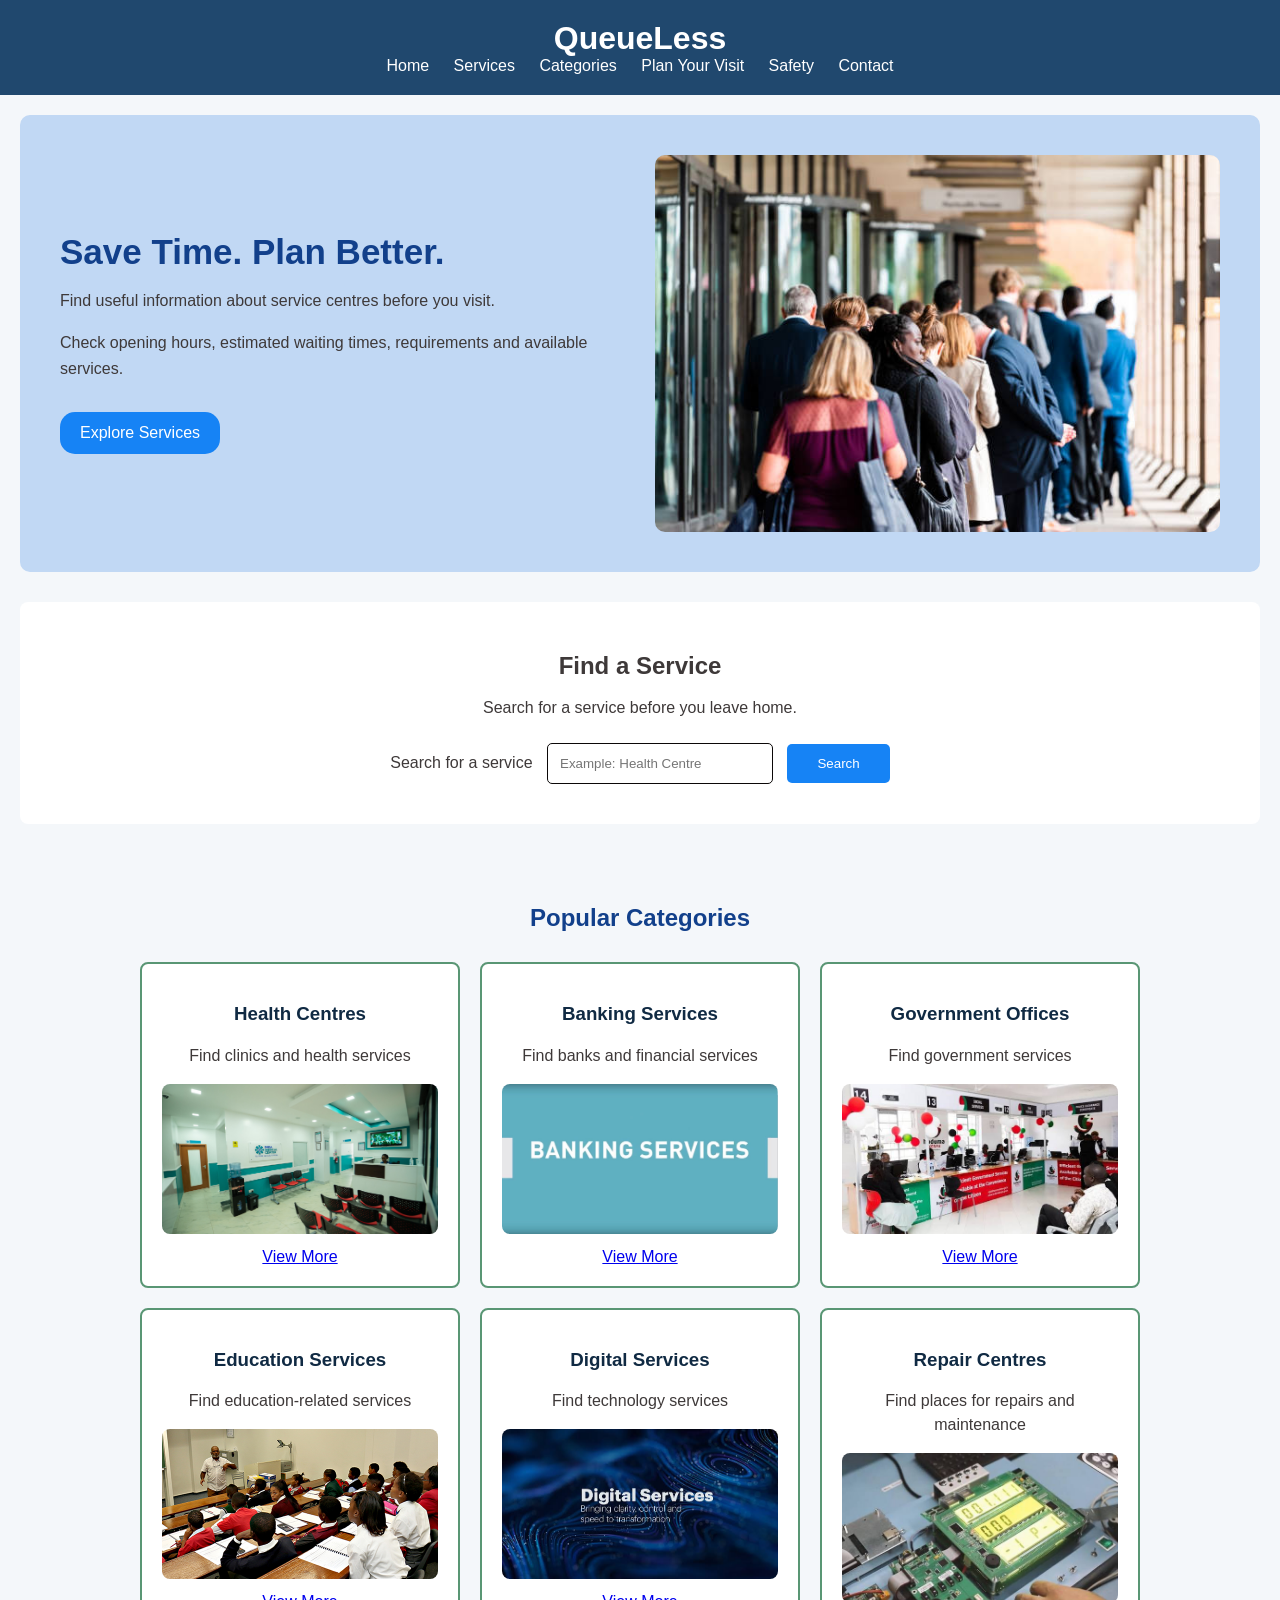
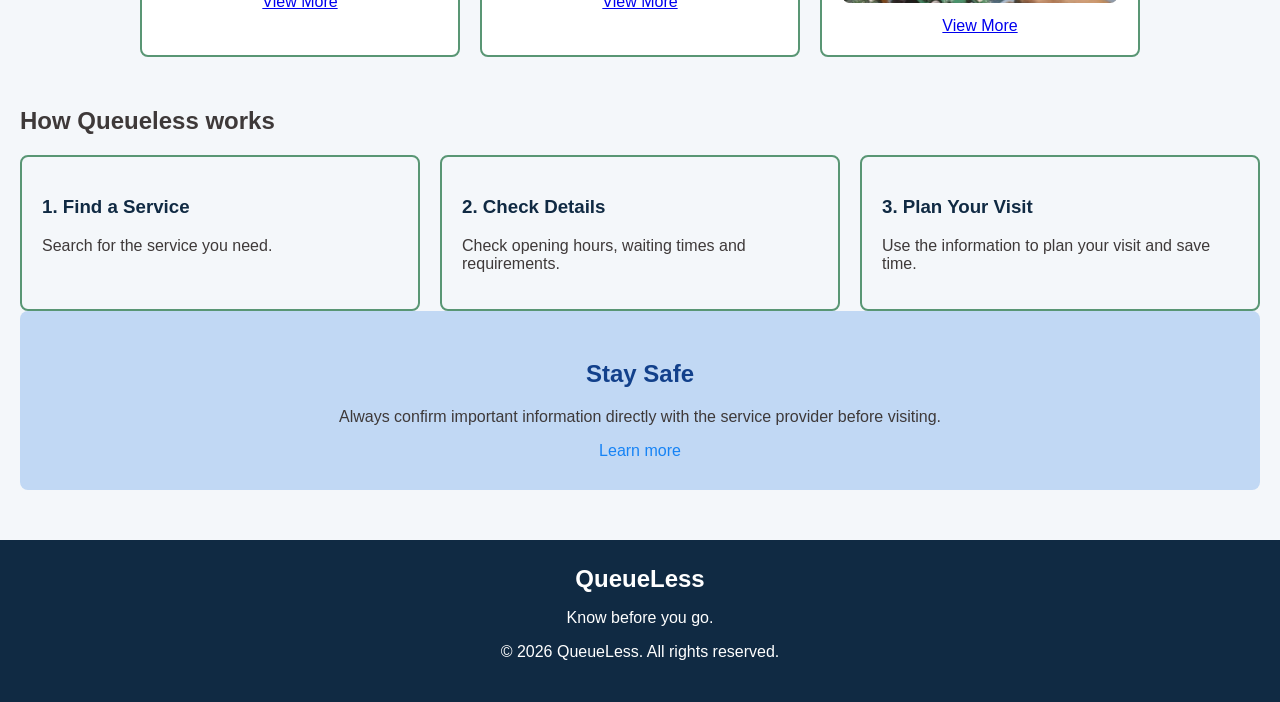
==== homepage/index.html @ a0f5db35 "Add digital service image and repair center image on the home page" ====
<!DOCTYPE html>
<html lang="en">

<head>
    <meta charset="UTF-8">
    <meta name="viewport" content="width=device-width, initial-scale=1.0">
    <title>Queueless homepage</title>
    <link rel="stylesheet" href="style.css">
</head>

<body>
    <header>
        <h1>QueueLess</h1>
        <nav>
            <a href="index.html">Home</a>
            <a href="services.html">Services</a>
            <a href="categories.html">Categories</a>
            <a href="plan-visit.html">Plan Your Visit</a>
            <a href="safety.html">Safety</a>
            <a href="contact.html">Contact</a>
        </nav>
    </header>

    <main>
        <section id="hero">
            <div class="hero-text">
            <h2>Save Time. Plan Better.</h2>
            <p> Find useful information about service centres before you visit. </p>
            <p> Check opening hours, estimated waiting times, requirements and available services. </p>
            <a href="services.html">Explore Services</a>
            </div>

            <div class="hero-image">
                <img src="images/queueless 1.jpg" alt="visitors in a long queue waiting to be served">
            </div>
        </section>

        <section id="search">
            <h2>Find a Service</h2>
            <p> Search for a service before you leave home. </p>
            <form>
                <label for="service-search"> Search for a service </label>
                <input type="text" id="service-search" placeholder="Example: Health Centre">
                <button type="submit">Search</button>
            </form>
        </section>

        <!-- POPULAR CATEGORIES -->
        <section id="categories">

            <h2>Popular Categories</h2>

            <div class="category-container">

                <div class="category-card">
                    <h3>Health Centres</h3>
                    <p>Find clinics and health services</p>
                    <img src="images/queueless 3.jpg" alt="health centre">
                    <a href="categories.html">View More</a>
                </div>

                <div class="category-card">
                    <h3>Banking Services</h3>
                    <p>Find banks and financial services</p>
                    <img src="images/queueless 4.jpg" alt="bankig services">
                    <a href="categories.html">View More</a>
                </div>

                <div class="category-card">
                    <h3>Government Offices</h3>
                    <p>Find government services</p>
                    <img src="images/queueless 5.jpg" alt="government offices">
                    <a href="categories.html">View More</a>
                </div>

                <div class="category-card">
                    <h3>Education Services</h3>
                    <p>Find education-related services</p>
                    <img src="images/queueless 6.jpg" alt="education services">
                    <a href="categories.html">View More</a>
                </div>

                <div class="category-card">
                    <h3>Digital Services</h3>
                    <p>Find technology services</p>
                    <img src="images/queueless 7.jpg" alt="digital services">
                    <a href="categories.html">View More</a>
                </div>

                <div class="category-card">
                    <h3>Repair Centres</h3>
                    <p>Find places for repairs and maintenance</p>
                    <img src="images/queueless 8.jpg" alt="repair centres">
                    <a href="categories.html">View More</a>
                </div>

            </div>

        </section>

        <section id="How-it-works">
            <h2>How Queueless works</h2>
            <div class="steps">

                <div class="step">
                    <h3>1. Find a Service</h3>
                    <p> Search for the service you need.</p>
                </div>

                <div class="step">
                    <h3>2. Check Details</h3>
                    <p> Check opening hours, waiting times and requirements. </p>
                </div>

                <div class="step">
                    <h3>3. Plan Your Visit</h3>
                    <p> Use the information to plan your visit and save time. </p>
                </div>
            </div>
        </section>

        <section id="safety">
            <h2>Stay Safe</h2>
            <p>Always confirm important information directly with the service provider before visiting.</p>
            <a href="Safety.html">Learn more</a>
        </section>
    </main>

    <footer>
        <h2>QueueLess</h2>
        <p> Know before you go. </p>
        <p> &copy; 2026 QueueLess. All rights reserved. </p>
    </footer>
</body>

</html>
---- homepage/style.css ----
body {
    font-family: Arial, Helvetica, sans-serif;
    margin: 0;
    padding: 0%;
    background-color: #f4f7fa;
    color: #3e3939;
}

/* header */

header {
    background-color: #20486e;
    color: white;
    padding: 20px;
    text-align: center;
}

header h1 {
    margin: 0 15px;
}

nav a {
    color: white;
    text-decoration: none;
    margin: 0 10px;
}

nav a:hover {
    color: #1683f5;
}

/* main */

main {
    padding: 20px;
}

/* hero section */

#hero {
    background-color: #c1d8f4;
    display: flex;
    align-items: center;
    justify-content: space-between;
    gap: 30px;
    padding: 40px;
    margin-top: 0;
    margin-bottom: 30px;
    border-radius: 10px;
}

/* hero text */

.hero-text {
    flex: 1;
}

#hero h2 {
    font-size: 35px;
    color: #12408b;
    margin-top: 0;
    margin-bottom: 15px;
}

#hero p {
    font-size: 16px;
    line-height: 1.6;
}

/* hero button */

#hero a {
    display: inline-block;
    background-color: #1683f5;
    color: white;
    text-decoration: none;
    padding: 12px 20px;
    margin-top: 15px;
    border-radius: 15px;
}

#hero a:hover {
    background-color: #102a43;
}

/* hero image */

.hero-image {
    flex: 1;
}

.hero-image img {
    width: 100%;
    height: auto;
    display: block;
    border-radius: 10px;
}

/* search section */

#search {
    background-color: white;
    padding: 30px;
    margin-bottom: 30px;
    text-align: center;
    border-radius: 8px;
}

#search input {
    padding: 12px;
    width: 200px;
    margin: 10px;
    border: 1px solid #0b0808;
    border-radius: 5px;
}

#search button {
    padding: 12px 30px;
    background-color: #1683f5;
    color: white;
    border: none;
    border-radius: 5px;
    cursor: pointer;
}

#search button:hover {
    background-color: #102a43;
}

/* popular categories */

#categories {
    text-align: center;
    padding: 30px;
}

#categories h2 {
    color: #12408b;
    margin-bottom: 30px;
}

.category-container {
    display: grid;
    grid-template-columns: repeat(3, 1fr);
    gap: 20px;
    max-width: 1000px;
    margin: auto;
}

.category-card {
    background-color: white;
    border: 2px solid #599674;
    padding: 20px;
    border-radius: 8px;
}
.category-card img {
    width: 100%;
    height: 150px;
    object-fit: cover;
    border-radius: 8px;
    margin-bottom: 10px;
}

.category-card h3 {
    color: #102a43;
}

.category-card p {
    line-height: 1.5;
}

.category-card a:hover {
    text-decoration: none;
    color: #1683f5;
}

.category-card:hover {
    transform: translateY(-5px);
}

/* how it works */

#how-it-works {
    background-color: white;
    padding: 30px;
    text-align: center;
    margin-bottom: 30px;
    border-radius: 8px;
}

#how-it-works h2 {
    color: #12408b;
}

.steps {
    display: flex;
    justify-content: space-around;
    gap: 20px;
}

.step {
    background-color: #f4f7fa;
    padding: 20px;
    flex: 1;
    border-radius: 8px;
    border: 2px solid #599674;
}

.step h3 {
    color: #102a43;
}

/* safety section */
#safety {
    background-color: #c1d8f4;
    padding: 30px;
    text-align: center;
    margin-bottom: 30px;
    border-radius: 8px;
}

#safety h2 {
    color: #12408b;
}

#safety a {
    color: #1683f5;
    text-decoration: none;
}

#safety a:hover {
    text-decoration: underline;
}

/* footer */
footer {
    background-color: #102a43;
    color: white;
    text-align: center;
    padding: 25px;
}

footer h2 {
    margin: 0;
}

/* mobile responsiveness */
@media (max-width: 768px) {
    nav a {
        display: block;
        margin: 10px 0;
    }

    /* Stack hero text and image on mobile */
    #hero {
        flex-direction: column;
        padding: 20px;
    }

    #hero h2 {
        font-size: 30px;
    }

    .hero-text,
    .hero-image {
        width: 100%;
    }

    #search input {
        width: 80%;
    }

    .category-container {
        grid-template-columns: 1fr;
    }

    .steps {
        flex-direction: column;
    }
}
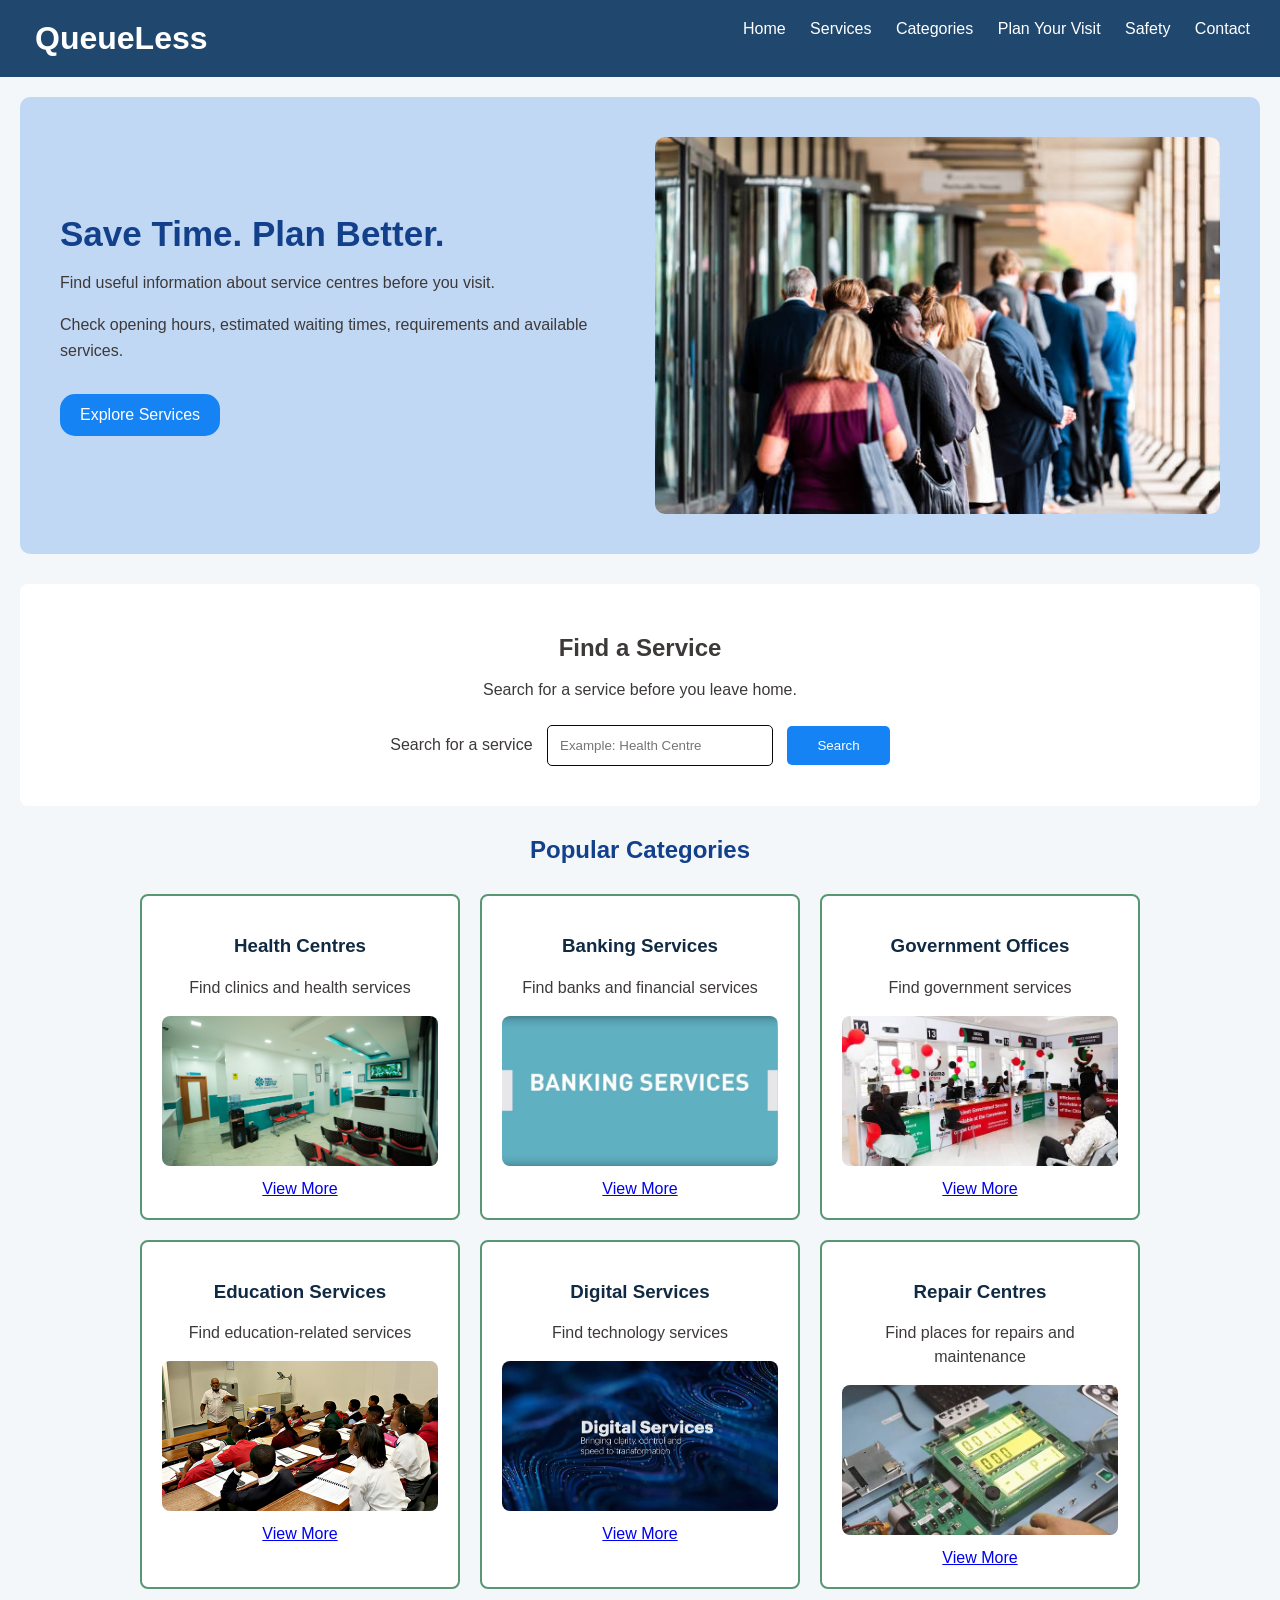
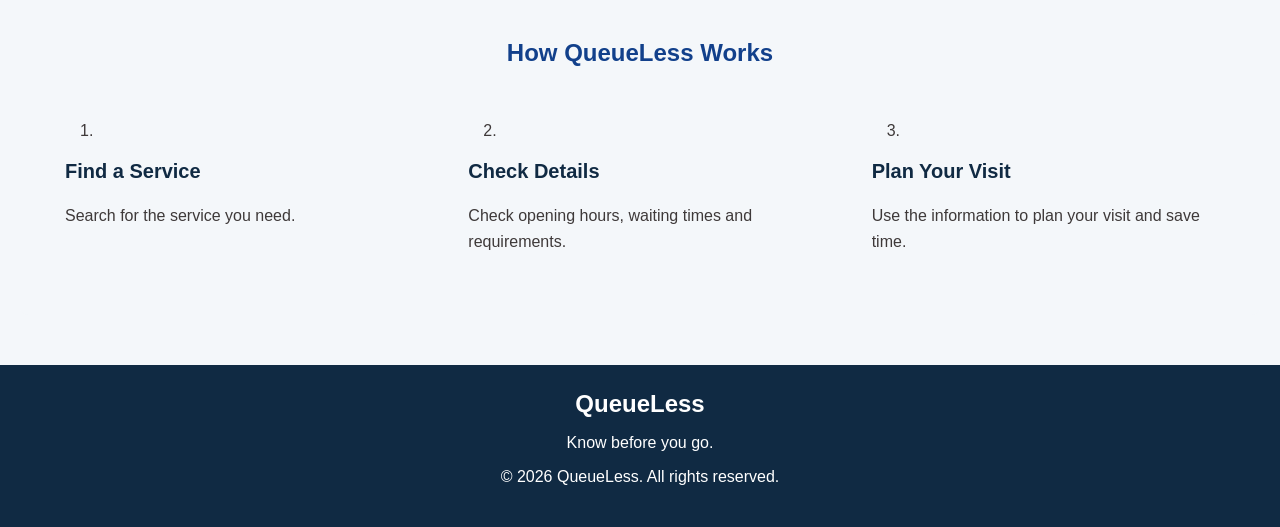
==== commit 5fdf67bc: "Replace the how it works cards with numbers" ====
--- a/homepage/index.html
+++ b/homepage/index.html
@@ -98,32 +98,32 @@
 
         </section>
 
-        <section id="How-it-works">
-            <h2>How Queueless works</h2>
-            <div class="steps">
+       
+<section id="how-it-works">
+    <h2>How QueueLess Works</h2>
 
-                <div class="step">
-                    <h3>1. Find a Service</h3>
-                    <p> Search for the service you need.</p>
-                </div>
+    <div class="steps">
 
-                <div class="step">
-                    <h3>2. Check Details</h3>
-                    <p> Check opening hours, waiting times and requirements. </p>
-                </div>
+        <div class="step">
+            <span class="step">1.</span>
+            <h3>Find a Service</h3>
+            <p>Search for the service you need.</p>
+        </div>
 
-                <div class="step">
-                    <h3>3. Plan Your Visit</h3>
-                    <p> Use the information to plan your visit and save time. </p>
-                </div>
-            </div>
-        </section>
+        <div class="step">
+            <span class="step">2.</span>
+            <h3>Check Details</h3>
+            <p>Check opening hours, waiting times and requirements.</p>
+        </div>
 
-        <section id="safety">
-            <h2>Stay Safe</h2>
-            <p>Always confirm important information directly with the service provider before visiting.</p>
-            <a href="Safety.html">Learn more</a>
-        </section>
+        <div class="step">
+            <span class="step">3.</span>
+            <h3>Plan Your Visit</h3>
+            <p>Use the information to plan your visit and save time.</p>
+        </div>
+
+    </div>
+</section>
     </main>
 
     <footer>
--- a/homepage/style.css
+++ b/homepage/style.css
@@ -13,6 +13,8 @@
     color: white;
     padding: 20px;
     text-align: center;
+    display: flex;
+    justify-content: space-between;
 }
 
 header h1 {
@@ -131,7 +133,7 @@
 
 #categories {
     text-align: center;
-    padding: 30px;
+    padding: 0;
 }
 
 #categories h2 {
@@ -153,6 +155,7 @@
     padding: 20px;
     border-radius: 8px;
 }
+
 .category-card img {
     width: 100%;
     height: 150px;
@@ -181,46 +184,80 @@
 /* how it works */
 
 #how-it-works {
-    background-color: white;
+    background-color: #f4f7fa;
     padding: 30px;
-    text-align: center;
     margin-bottom: 30px;
     border-radius: 8px;
 }
 
 #how-it-works h2 {
     color: #12408b;
-}
+    text-align: center;
+    margin-bottom: 40px;
+}
+
+/* arrange steps in three columns */
 
 .steps {
     display: flex;
-    justify-content: space-around;
-    gap: 20px;
-}
+    justify-content: space-between;
+    gap: 30px;
+}
+
+
 
 .step {
-    background-color: #f4f7fa;
-    padding: 20px;
     flex: 1;
-    border-radius: 8px;
-    border: 2px solid #599674;
-}
+    padding: 15px;
+}
+
+/* large step numbers */
+
+.step-number {
+    display: block;
+    font-size: 50px;
+    font-weight: bold;
+    color: #599674;
+    margin-bottom: 10px;
+}
+
+/* line under each number */
+
+.step-number::after {
+    content: "";
+    display: block;
+    width: 40px;
+    height: 3px;
+    background-color: #599674;
+    margin-top: 10px;
+}
+
+/* step headings */
 
 .step h3 {
     color: #102a43;
+    font-size: 20px;
+}
+
+/* step descriptions */
+
+.step p {
+    line-height: 1.6;
 }
 
 /* safety section */
+
 #safety {
     background-color: #c1d8f4;
-    padding: 30px;
-    text-align: center;
-    margin-bottom: 30px;
+    padding: 20px;
+    text-align: center;
+    margin-bottom: 10px;
     border-radius: 8px;
 }
 
 #safety h2 {
     color: #12408b;
+    padding: 10px;
 }
 
 #safety a {
@@ -233,6 +270,7 @@
 }
 
 /* footer */
+
 footer {
     background-color: #102a43;
     color: white;
@@ -245,13 +283,16 @@
 }
 
 /* mobile responsiveness */
+
 @media (max-width: 768px) {
+
     nav a {
         display: block;
         margin: 10px 0;
     }
 
     /* Stack hero text and image on mobile */
+
     #hero {
         flex-direction: column;
         padding: 20px;
@@ -266,15 +307,33 @@
         width: 100%;
     }
 
+    /* Search input */
+
     #search input {
         width: 80%;
-    }
+        box-sizing: border-box;
+    }
+
+    /* Display one category per row */
 
     .category-container {
         grid-template-columns: 1fr;
     }
 
+    /* Stack steps vertically */
+
     .steps {
         flex-direction: column;
-    }
-}
+        gap: 15px;
+    }
+
+    .step {
+        padding: 10px 0;
+    }
+
+    /* Smaller numbers on mobile */
+
+    .step-number {
+        font-size: 40px;
+    }
+}
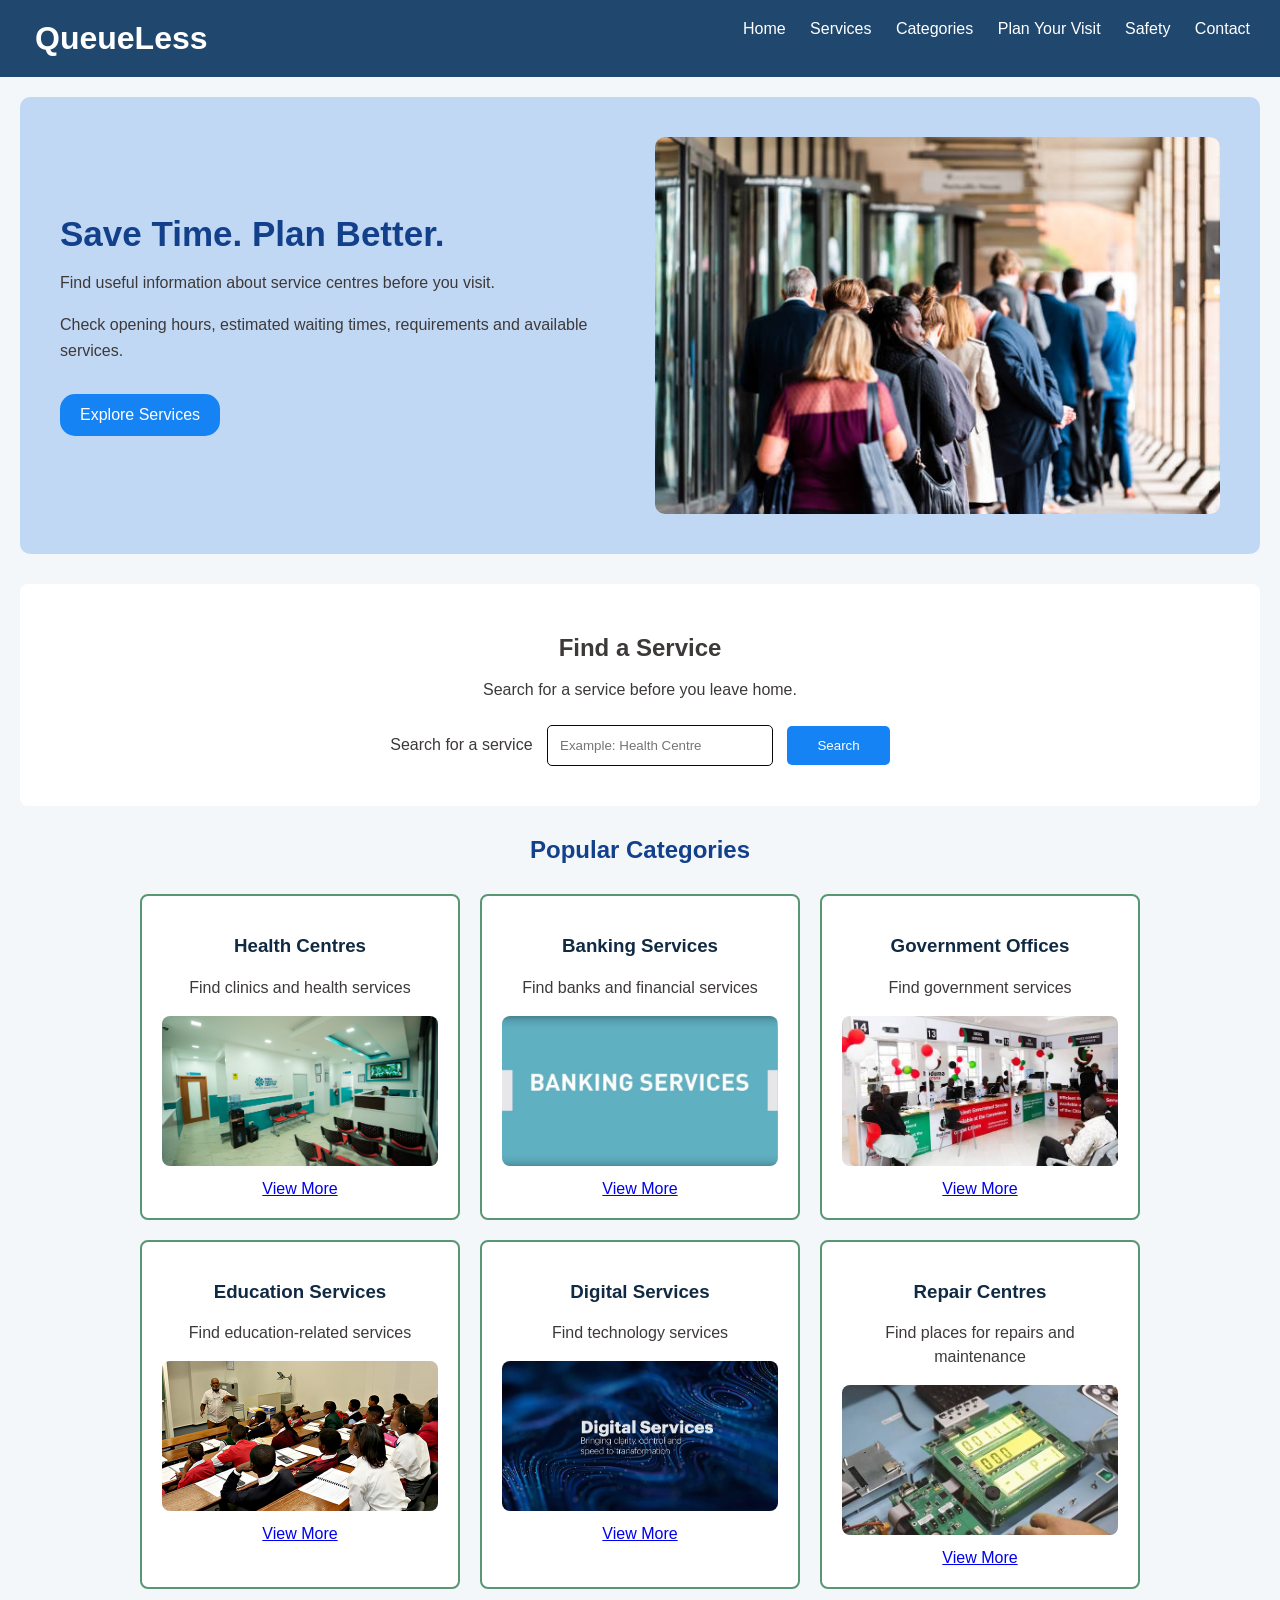
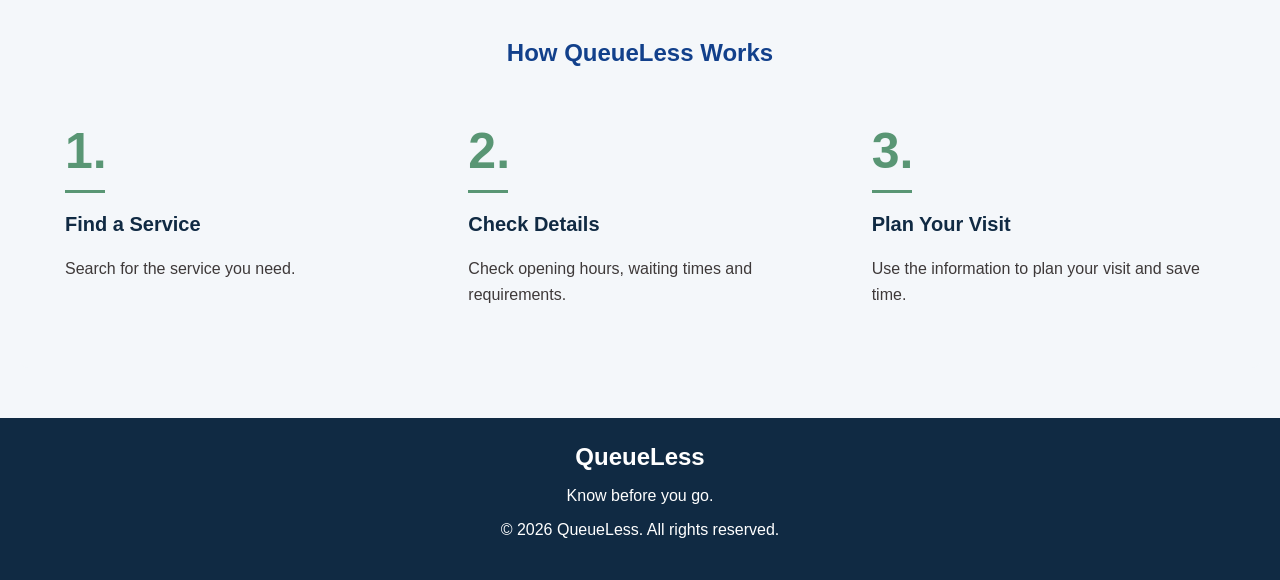
==== commit 087dccaa: "Change the how-it-works section display from cards to numbering to differ from popular categories" ====
--- a/homepage/index.html
+++ b/homepage/index.html
@@ -105,19 +105,19 @@
     <div class="steps">
 
         <div class="step">
-            <span class="step">1.</span>
+            <span class="step-number">1.</span>
             <h3>Find a Service</h3>
             <p>Search for the service you need.</p>
         </div>
 
         <div class="step">
-            <span class="step">2.</span>
+            <span class="step-number">2.</span>
             <h3>Check Details</h3>
             <p>Check opening hours, waiting times and requirements.</p>
         </div>
 
         <div class="step">
-            <span class="step">3.</span>
+            <span class="step-number">3.</span>
             <h3>Plan Your Visit</h3>
             <p>Use the information to plan your visit and save time.</p>
         </div>
--- a/homepage/style.css
+++ b/homepage/style.css
@@ -196,7 +196,6 @@
     margin-bottom: 40px;
 }
 
-/* arrange steps in three columns */
 
 .steps {
     display: flex;
@@ -211,7 +210,7 @@
     padding: 15px;
 }
 
-/* large step numbers */
+
 
 .step-number {
     display: block;
@@ -221,9 +220,7 @@
     margin-bottom: 10px;
 }
 
-/* line under each number */
-
-.step-number::after {
+.step-number:after {
     content: "";
     display: block;
     width: 40px;
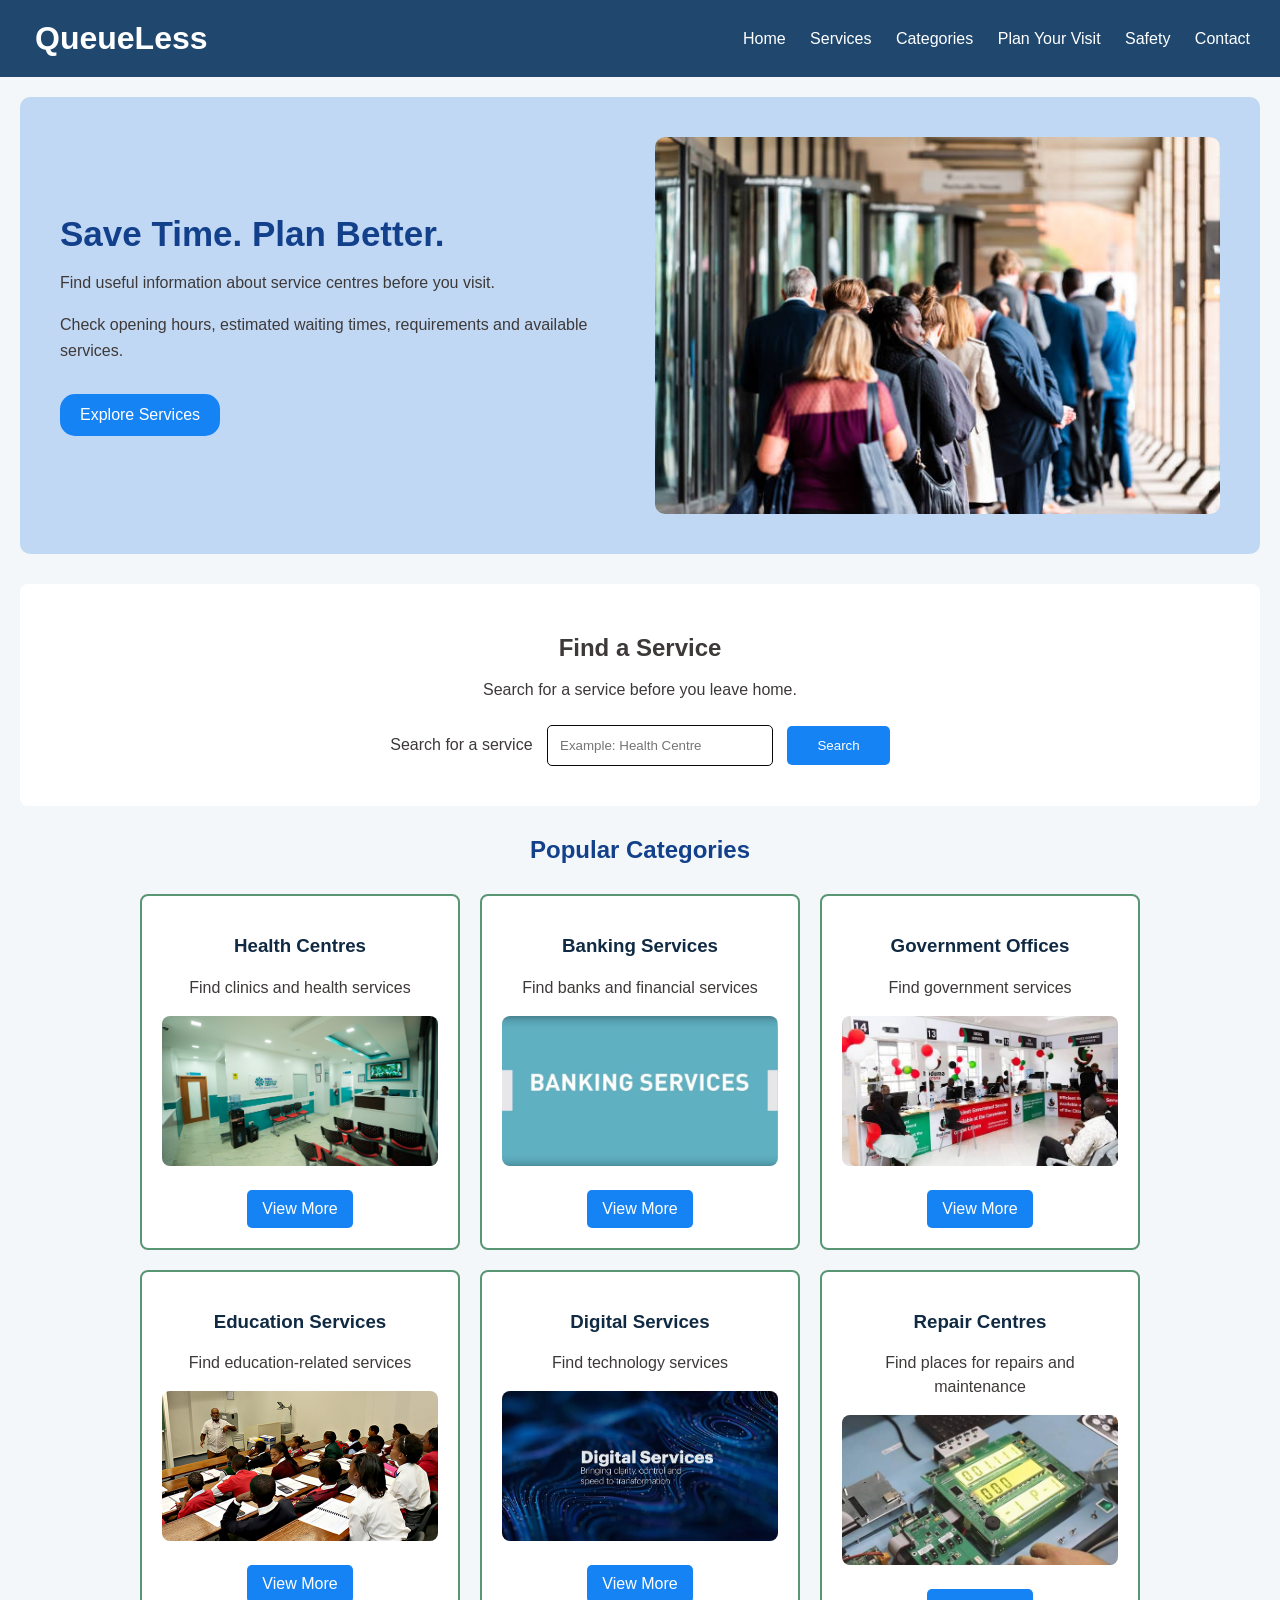
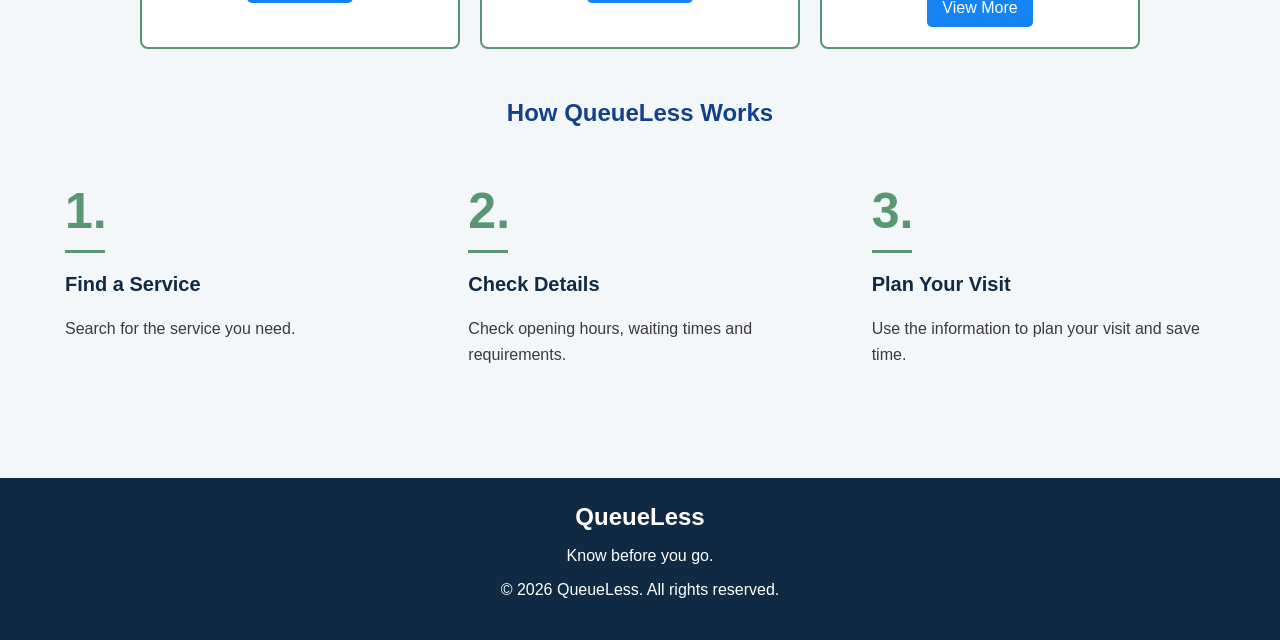
==== commit 4eba6aa9: "Add  details.html for my services details page" ====
--- a/homepage/index.html
+++ b/homepage/index.html
@@ -13,7 +13,7 @@
         <h1>QueueLess</h1>
         <nav>
             <a href="index.html">Home</a>
-            <a href="services.html">Services</a>
+            <a href="../servicespage/services.html">Services</a>
             <a href="categories.html">Categories</a>
             <a href="plan-visit.html">Plan Your Visit</a>
             <a href="safety.html">Safety</a>
@@ -27,7 +27,7 @@
             <h2>Save Time. Plan Better.</h2>
             <p> Find useful information about service centres before you visit. </p>
             <p> Check opening hours, estimated waiting times, requirements and available services. </p>
-            <a href="services.html">Explore Services</a>
+            <a href="../servicespage/services.html">Explore Services</a>
             </div>
 
             <div class="hero-image">
--- a/homepage/style.css
+++ b/homepage/style.css
@@ -15,6 +15,7 @@
     text-align: center;
     display: flex;
     justify-content: space-between;
+    align-items: center;
 }
 
 header h1 {
@@ -172,9 +173,18 @@
     line-height: 1.5;
 }
 
+.category-card a {
+    display: inline-block;
+    background-color: #1683f5;
+    color: white;
+    text-decoration: none;
+    padding: 10px 15px;
+    margin-top: 10px;
+    border-radius: 5px;
+}
+
 .category-card a:hover {
-    text-decoration: none;
-    color: #1683f5;
+    background-color: #102a43;
 }
 
 .category-card:hover {
@@ -288,8 +298,6 @@
         margin: 10px 0;
     }
 
-    /* Stack hero text and image on mobile */
-
     #hero {
         flex-direction: column;
         padding: 20px;
@@ -304,20 +312,14 @@
         width: 100%;
     }
 
-    /* Search input */
-
     #search input {
         width: 80%;
         box-sizing: border-box;
     }
 
-    /* Display one category per row */
-
     .category-container {
         grid-template-columns: 1fr;
     }
-
-    /* Stack steps vertically */
 
     .steps {
         flex-direction: column;
@@ -328,9 +330,7 @@
         padding: 10px 0;
     }
 
-    /* Smaller numbers on mobile */
-
     .step-number {
         font-size: 40px;
     }
-}
+}
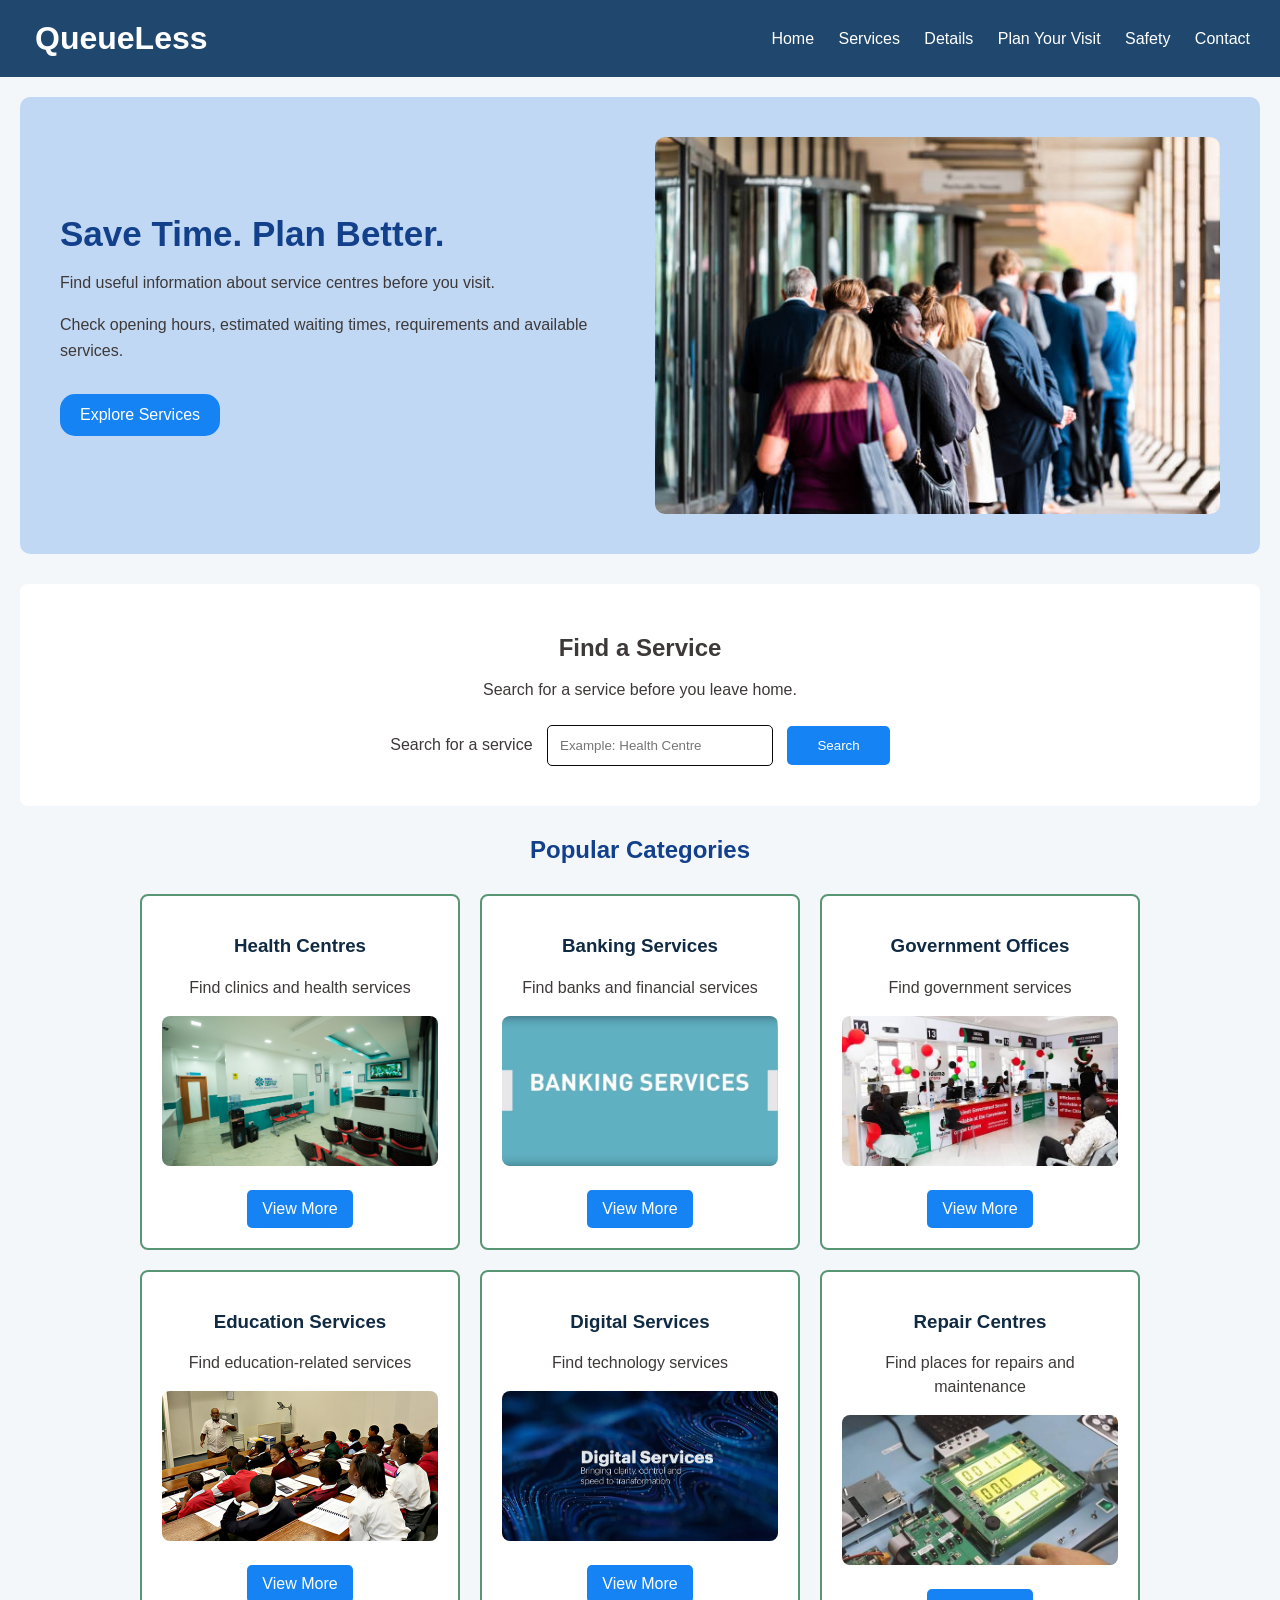
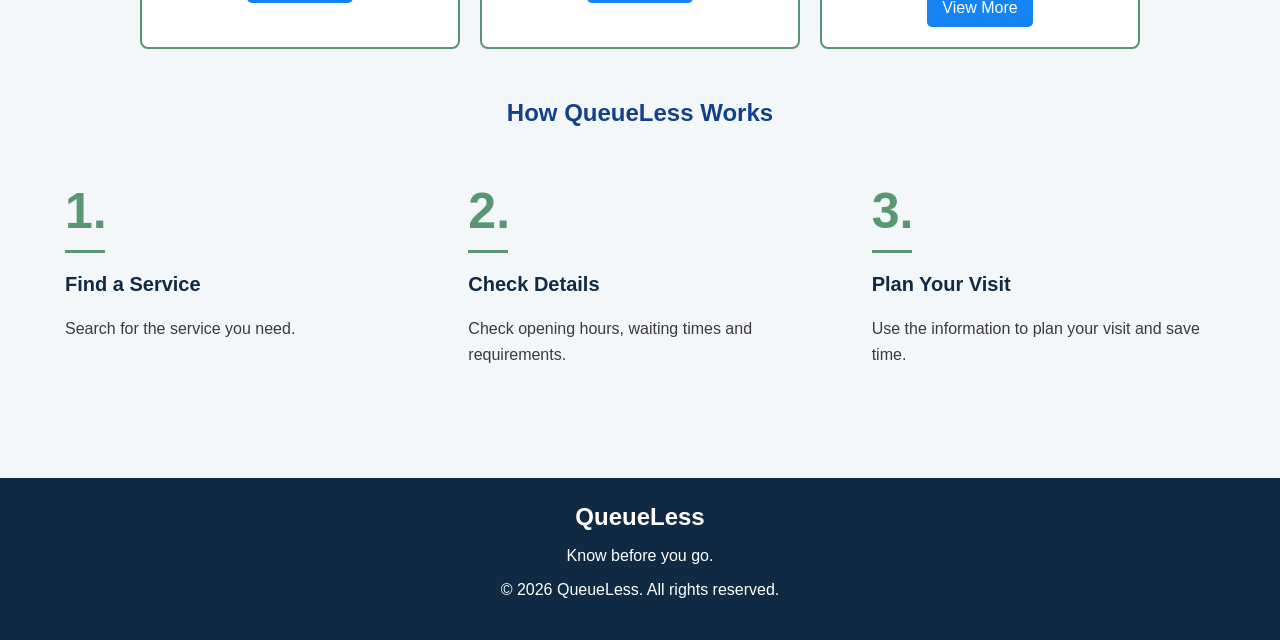
==== commit 4f57c052: "Add a details footer" ====
--- a/homepage/index.html
+++ b/homepage/index.html
@@ -12,9 +12,9 @@
     <header>
         <h1>QueueLess</h1>
         <nav>
-            <a href="index.html">Home</a>
+            <a href="../homepage/index.html">Home</a>
             <a href="../servicespage/services.html">Services</a>
-            <a href="categories.html">Categories</a>
+            <a href="../detailspage/details.html">Details</a>
             <a href="plan-visit.html">Plan Your Visit</a>
             <a href="safety.html">Safety</a>
             <a href="contact.html">Contact</a>
@@ -56,42 +56,42 @@
                     <h3>Health Centres</h3>
                     <p>Find clinics and health services</p>
                     <img src="images/queueless 3.jpg" alt="health centre">
-                    <a href="categories.html">View More</a>
+                    <a href="../servicespage/services.html">View More</a>
                 </div>
 
                 <div class="category-card">
                     <h3>Banking Services</h3>
                     <p>Find banks and financial services</p>
                     <img src="images/queueless 4.jpg" alt="bankig services">
-                    <a href="categories.html">View More</a>
+                     <a href="../servicespage/services.html">View More</a>
                 </div>
 
                 <div class="category-card">
                     <h3>Government Offices</h3>
                     <p>Find government services</p>
                     <img src="images/queueless 5.jpg" alt="government offices">
-                    <a href="categories.html">View More</a>
+                     <a href="../servicespage/services.html">View More</a>
                 </div>
 
                 <div class="category-card">
                     <h3>Education Services</h3>
                     <p>Find education-related services</p>
                     <img src="images/queueless 6.jpg" alt="education services">
-                    <a href="categories.html">View More</a>
+                    <a href="../servicespage/services.html">View More</a>
                 </div>
 
                 <div class="category-card">
                     <h3>Digital Services</h3>
                     <p>Find technology services</p>
                     <img src="images/queueless 7.jpg" alt="digital services">
-                    <a href="categories.html">View More</a>
+                    <a href="../servicespage/services.html">View More</a>
                 </div>
 
                 <div class="category-card">
                     <h3>Repair Centres</h3>
                     <p>Find places for repairs and maintenance</p>
                     <img src="images/queueless 8.jpg" alt="repair centres">
-                    <a href="categories.html">View More</a>
+                    <a href="../servicespage/services.html">View More</a>
                 </div>
 
             </div>
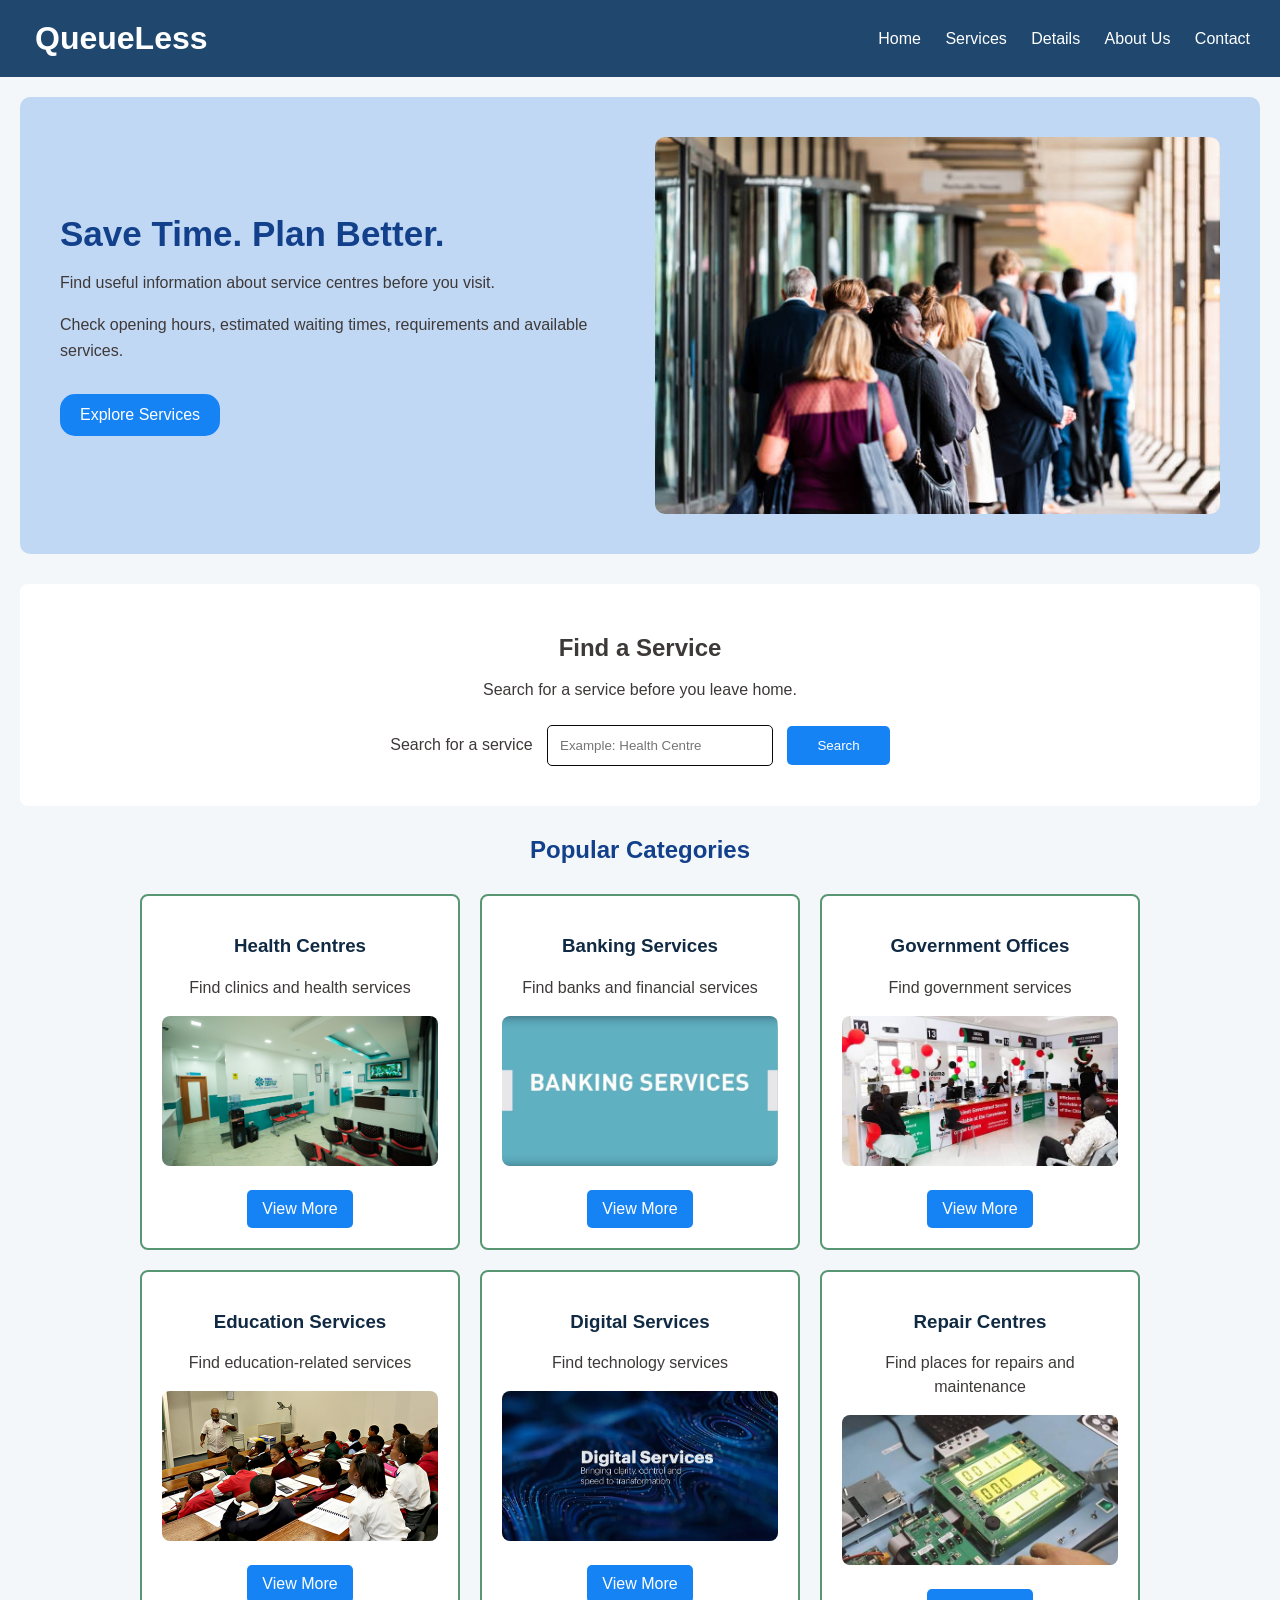
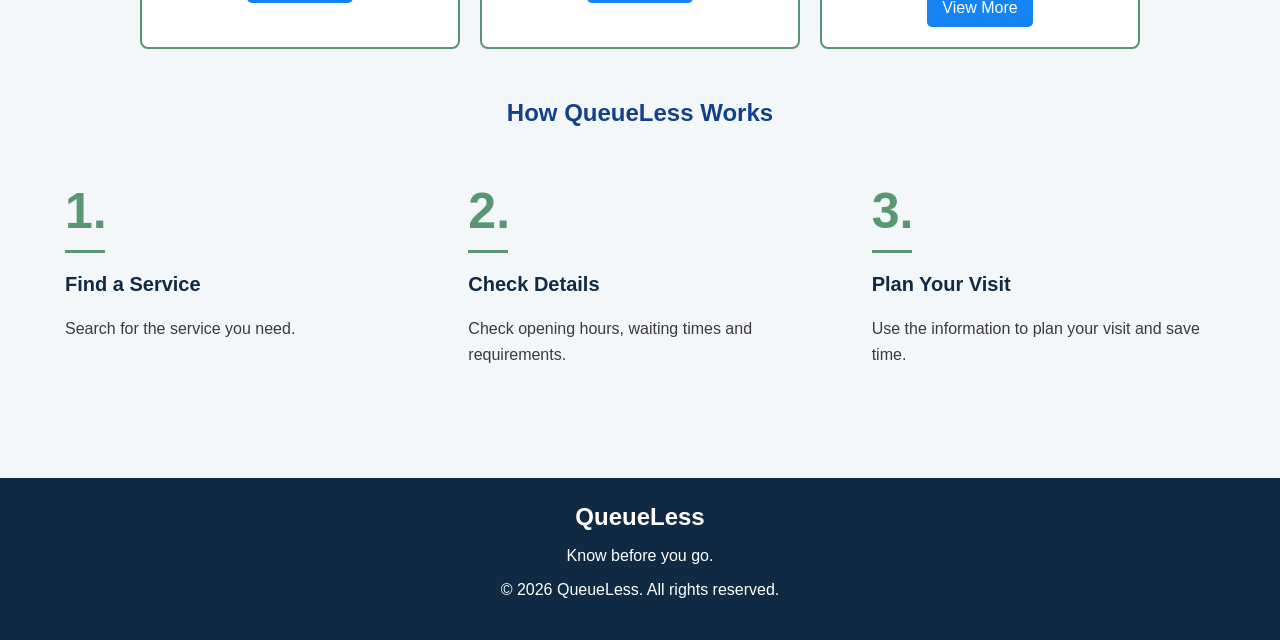
==== commit ecc15926: "Add a header section containing nav link for easy access of the website in the about us page" ====
--- a/homepage/index.html
+++ b/homepage/index.html
@@ -15,8 +15,7 @@
             <a href="../homepage/index.html">Home</a>
             <a href="../servicespage/services.html">Services</a>
             <a href="../detailspage/details.html">Details</a>
-            <a href="plan-visit.html">Plan Your Visit</a>
-            <a href="safety.html">Safety</a>
+             <a href="../aboutpage/about.html">About Us</a>
             <a href="contact.html">Contact</a>
         </nav>
     </header>
@@ -56,42 +55,42 @@
                     <h3>Health Centres</h3>
                     <p>Find clinics and health services</p>
                     <img src="images/queueless 3.jpg" alt="health centre">
-                    <a href="../servicespage/services.html">View More</a>
+                    <a href="../detailspage/details.html">View More</a>
                 </div>
 
                 <div class="category-card">
                     <h3>Banking Services</h3>
                     <p>Find banks and financial services</p>
                     <img src="images/queueless 4.jpg" alt="bankig services">
-                     <a href="../servicespage/services.html">View More</a>
+                    <a href="../detailspage/details.html">View More</a>
                 </div>
 
                 <div class="category-card">
                     <h3>Government Offices</h3>
                     <p>Find government services</p>
                     <img src="images/queueless 5.jpg" alt="government offices">
-                     <a href="../servicespage/services.html">View More</a>
+                     <a href="../detailspage/details.html">View More</a>
                 </div>
 
                 <div class="category-card">
                     <h3>Education Services</h3>
                     <p>Find education-related services</p>
                     <img src="images/queueless 6.jpg" alt="education services">
-                    <a href="../servicespage/services.html">View More</a>
+                    <a href="../detailspage/details.html">View More</a>
                 </div>
 
                 <div class="category-card">
                     <h3>Digital Services</h3>
                     <p>Find technology services</p>
                     <img src="images/queueless 7.jpg" alt="digital services">
-                    <a href="../servicespage/services.html">View More</a>
+                    <a href="../detailspage/details.html">View More</a>
                 </div>
 
                 <div class="category-card">
                     <h3>Repair Centres</h3>
                     <p>Find places for repairs and maintenance</p>
                     <img src="images/queueless 8.jpg" alt="repair centres">
-                    <a href="../servicespage/services.html">View More</a>
+                   <a href="../detailspage/details.html">View More</a>
                 </div>
 
             </div>
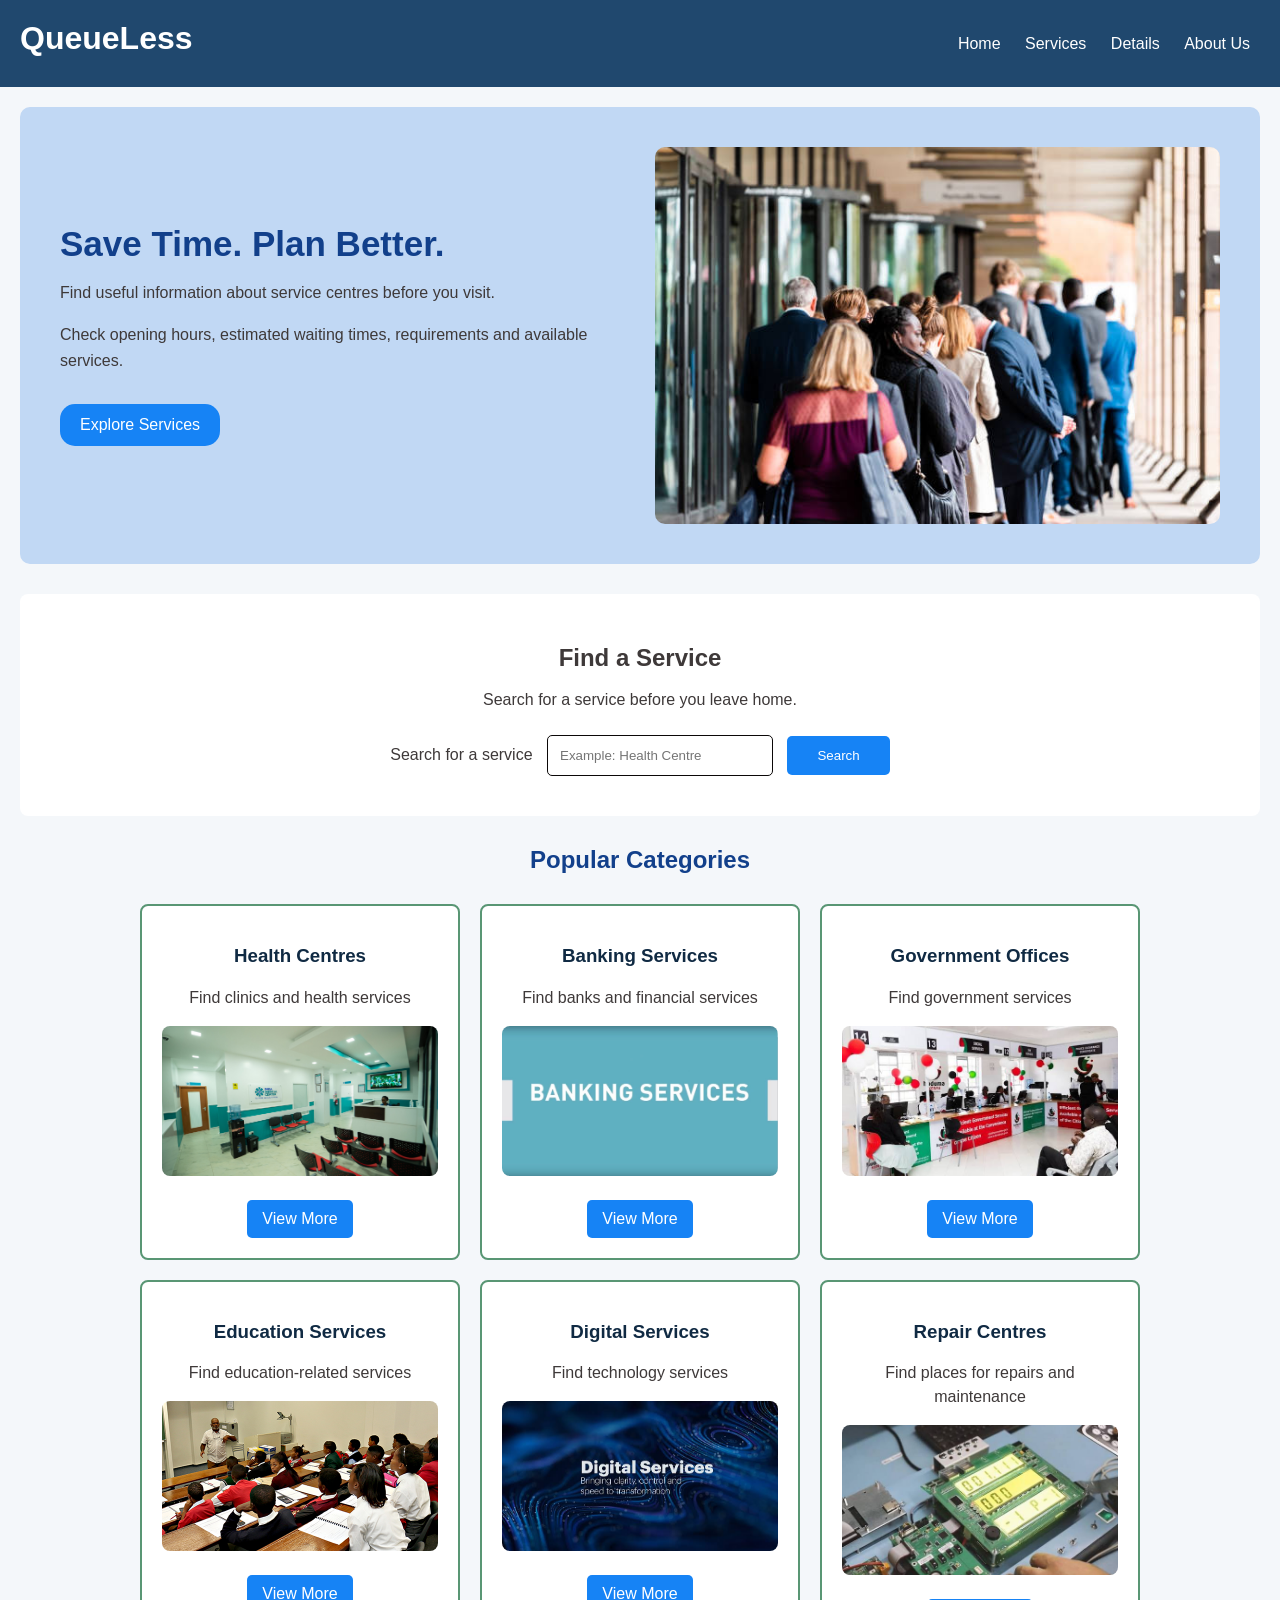
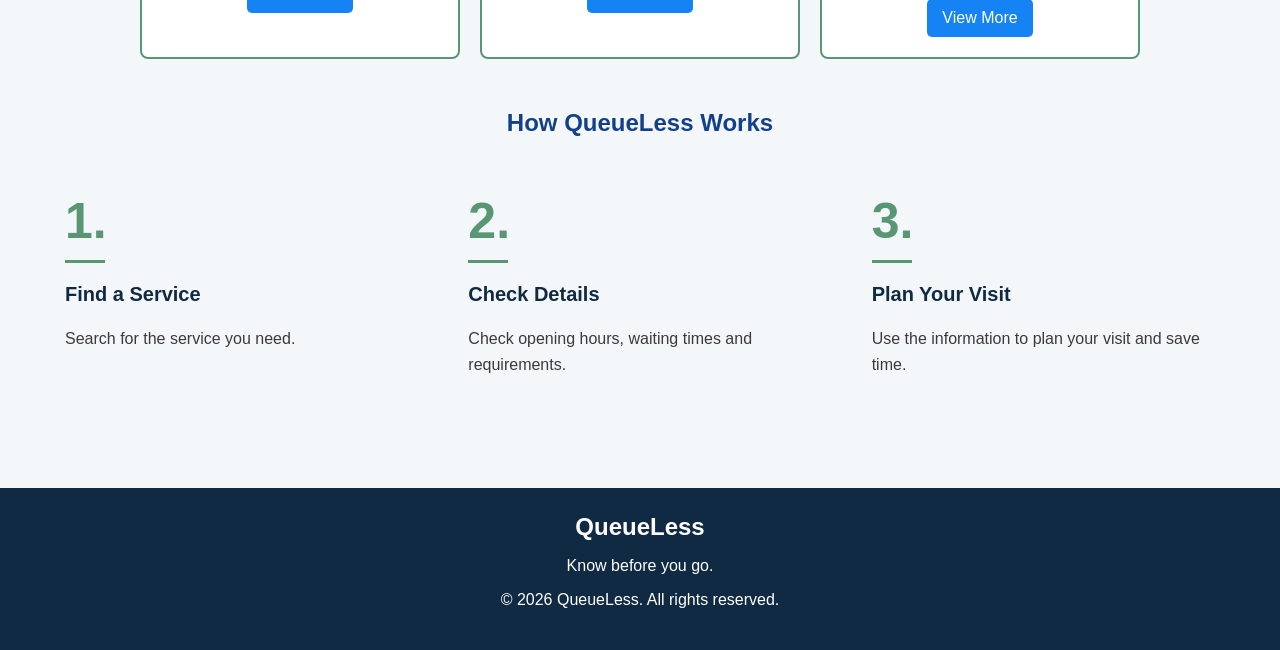
==== commit 07362c71: "change the backgroundcolor of the services-intro to match with the other pages  for the same flow." ====
--- a/homepage/index.html
+++ b/homepage/index.html
@@ -16,7 +16,6 @@
             <a href="../servicespage/services.html">Services</a>
             <a href="../detailspage/details.html">Details</a>
              <a href="../aboutpage/about.html">About Us</a>
-            <a href="contact.html">Contact</a>
         </nav>
     </header>
 
--- a/homepage/style.css
+++ b/homepage/style.css
@@ -12,14 +12,13 @@
     background-color: #20486e;
     color: white;
     padding: 20px;
-    text-align: center;
     display: flex;
     justify-content: space-between;
     align-items: center;
 }
 
 header h1 {
-    margin: 0 15px;
+    margin: 0 0 10px;
 }
 
 nav a {
